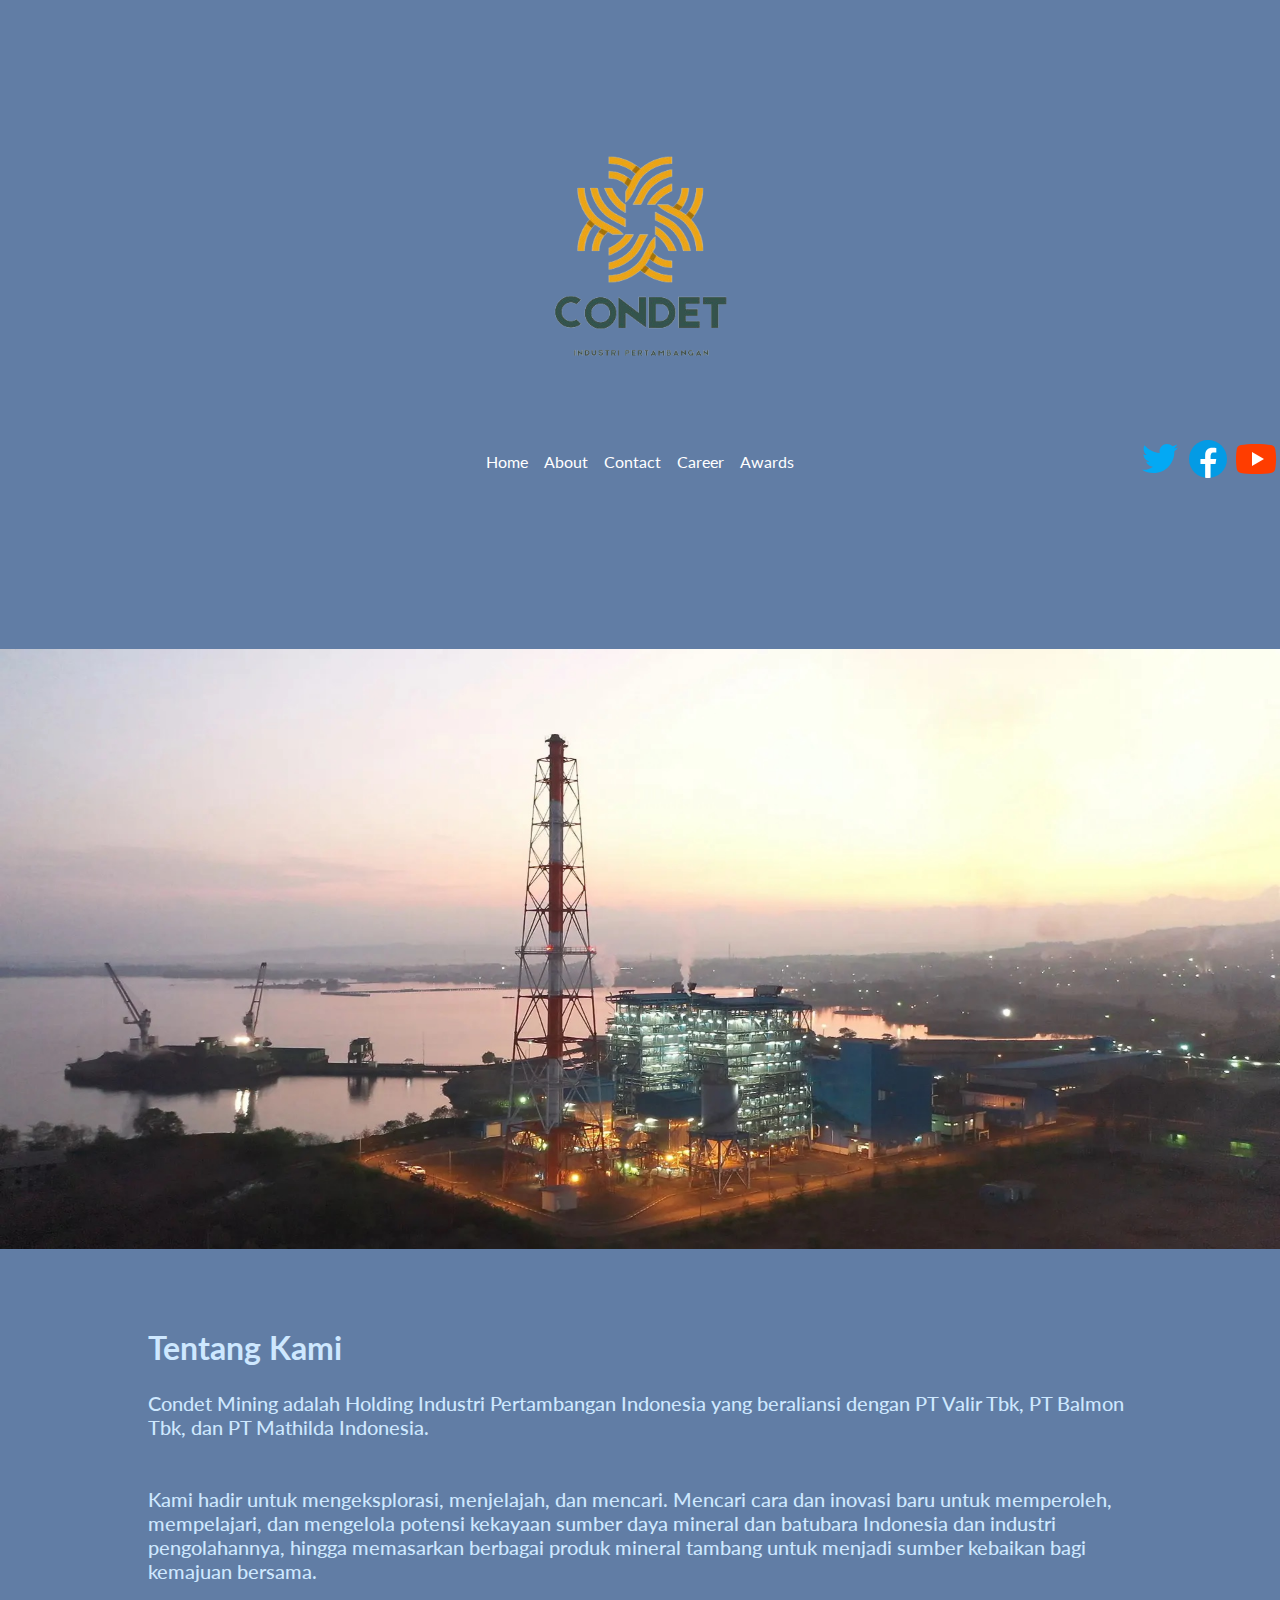
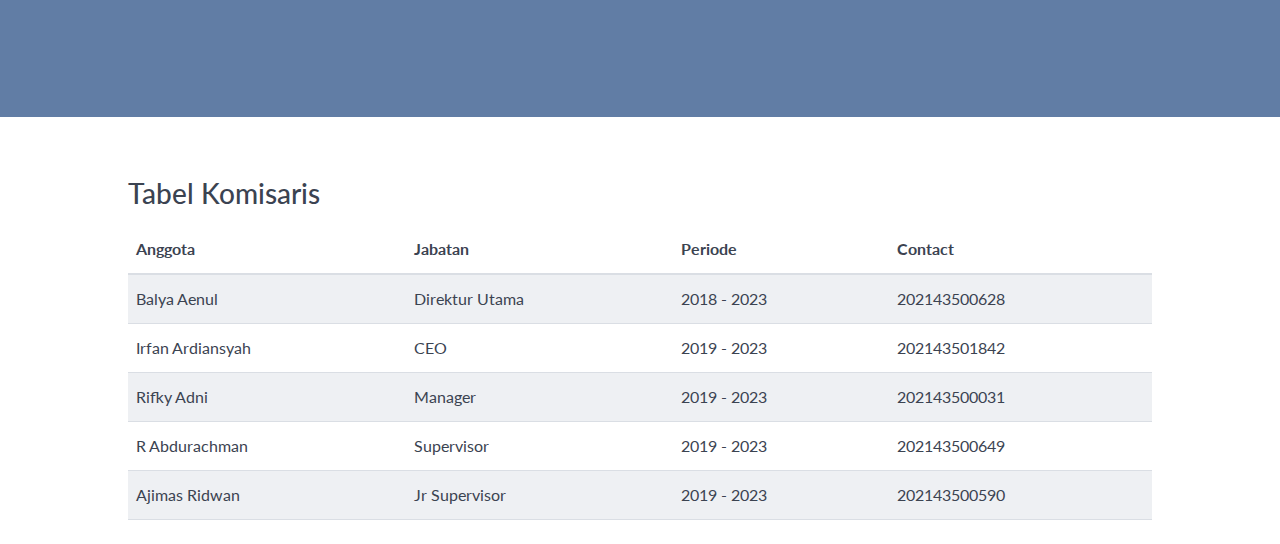
==== about.html @ 4646c5b1 "init" ====
<!DOCTYPE html>
<html lang="en">

<head>
  <meta charset="UTF-8">
  <meta name="viewport" content="width=device-width, initial-scale=1.0">
  <title>About</title>
  <link rel="stylesheet" href="css/spectre.min.css">
  <link rel="stylesheet" href="css/spectre-exp.min.css">
  <link rel="stylesheet" href="css/globals.css">
  <link rel="preconnect" href="https://fonts.googleapis.com">
  <link rel="preconnect" href="https://fonts.gstatic.com" crossorigin>
  <link href="https://fonts.googleapis.com/css2?family=Lato&display=swap" rel="stylesheet">
</head>

<body>
  <header class="hero page-header">
    <div class="flex-centered">
      <img src="./assets/logo 2.png" alt="">


    </div>


    <nav class="navbar">
      <div class="navbar-section"></div>
      <div class="navbar-center">

        <a class="text-light p-2" href="/"> Home </a>
        <a class="text-light p-2" href="/about.html">About</a>
        <a class="text-light p-2" href="/contact.html">Contact</a>
        <a class="text-light p-2" href="/career.html">Career</a>
        <a class="text-light p-2" href="/awards.html">Awards</a>

      </div>
      <div class="navbar-section">
        <span><img src="./assets/icons/twitter.svg" alt="" srcset=""></span>
        <span><img src="./assets/icons/facebook.svg" alt="" srcset=""></span>
        <span><img src="./assets/icons/youtube.svg" alt="" srcset=""></span>
      </div>
    </nav>
  </header>

  <header class="hero page-header text-about">
    <div class="flex-centered">
      <img src="./assets/about1.jpg" alt="" width="100%" height="600">
    </div>
    <div class="w-80 p-centered p-8 text-padding vertical-margin">
      <h2 class="text-bold">Tentang Kami</h2>
      <p>
      <h5>Condet Mining adalah Holding Industri Pertambangan Indonesia yang beraliansi dengan PT Valir Tbk, PT Balmon
        Tbk, dan PT Mathilda Indonesia.</h5>
      </p>
      <br>
      <h5>Kami hadir untuk mengeksplorasi, menjelajah, dan mencari. Mencari cara dan inovasi baru untuk memperoleh,
        mempelajari, dan mengelola potensi kekayaan sumber daya mineral dan batubara Indonesia dan industri
        pengolahannya, hingga memasarkan berbagai produk mineral tambang untuk menjadi sumber kebaikan bagi kemajuan
        bersama.</h5>
    </div>
  </header>
  </div>


  <div class="w-80 p-centered vertical-margin">
    <h3>
      Tabel Komisaris
    </h3>
  
    <table class="table">
      <thead>
        <tr>
          <th>Anggota</th>
          <th>Jabatan</th>
          <th>Periode</th>
          <th>Contact</th>
        </tr>
      </thead>
      <tbody>
        <tr class="active">
          <td>Balya Aenul</td>
          <td>Direktur Utama</td>
          <td>2018 - 2023</td>
          <td>202143500628</td>
        </tr>
      </tbody>
      <tbody>
        <tr class="inactive">
          <td>Irfan Ardiansyah</td>
          <td>CEO</td>
          <td>2019 - 2023</td>
          <td>202143501842</td>
        </tr>
      </tbody>
      <tbody>
        <tr class="active">
          <td>Rifky Adni</td>
          <td>Manager</td>
          <td>2019 - 2023</td>
          <td>202143500031</td>
        </tr>
      </tbody>
      <tbody>
        <tr class="inactive">
          <td>R Abdurachman</td>
          <td>Supervisor</td>
          <td>2019 - 2023</td>
          <td>202143500649</td>
        </tr>
      </tbody>
      <tbody>
        <tr class="active">
          <td>Ajimas Ridwan</td>
          <td>Jr Supervisor</td>
          <td>2019 - 2023</td>
          <td>202143500590</td>
        </tr>
      </tbody>
  
    </table>
  </div>


</body>

</html>
---- css/globals.css ----
* {
    font-family: "Lato", -apple-system, system-ui, BlinkMacSystemFont, "Segoe UI", Roboto, "Helvetica Neue", sans-serif;
}

.main-hero-img {
    background: url('../assets/hero-bg.webp') no-repeat fixed center ;
    height: 300px;
}

.carousel-box {
    width: auto;
    height: 300px;
}

.w-full {
    width: 100%;
}

.w-80 {
    width: 80%;

}

.kontek {
    display: flex;
    margin-top: 20px;
}

.kontek h2 {
    font-weight: bold;
    margin-bottom: 10px;
}

.kontek span {
    font-family: sans-serif;
    
}

.kontek iframe{
    margin-top: 10px;
    width: 70%;
    height: 70%;
}
/* Style untuk kontainer utama */
.contact-container {
    text-align: left;
    margin-left: 20px;
}

/* Style untuk judul halaman */
.contact-container h1 {
    font-size: 34px;
    margin-bottom: 10px;
}

/* Style untuk teks deskripsi */
.contact-container p {
    margin-bottom: 20px;
}

/* Style untuk formulir kontak */
.contact-form {
    max-width: 400px;
    margin: 0 auto;
}

/* Style untuk grup elemen dalam formulir */
.form-group {
    margin-bottom: 15px;
}

/* Style untuk label form */
.form-group label {
    display: block;
    margin-bottom: 5px;
}

/* Style untuk input dan textarea dalam form */
.contact-form input[type="text"],
.contact-form input[type="email"],
.contact-form textarea {
    width: 150%;
    padding: 10px;
    border: 1px solid #ccc;
    border-radius: 5px;
}

/* Style untuk tombol Kirim */
.contact-form button[type="submit"] {
    background-color: #007bff;
    color: #fff;
    padding: 10px 20px;
    border: none;
    cursor: pointer;
    border-radius: 5px;
}

/* Style hover untuk tombol Kirim */
.contact-form button[type="submit"]:hover {
    background-color: #0056b3;
}

.carousel-item-position {
    left: 10%;
    top: 40%;
    width: 38%;
    color: #fff;
}

.page-header {
    background-color: rgb(97 125 165);
}

.p-8 {
    padding: 1rem;
}

.vertical-margin {
    margin-top: 3rem;
    margin-bottom: 1.2rem;
}


.text-about {
    color: #cee8ff;
}
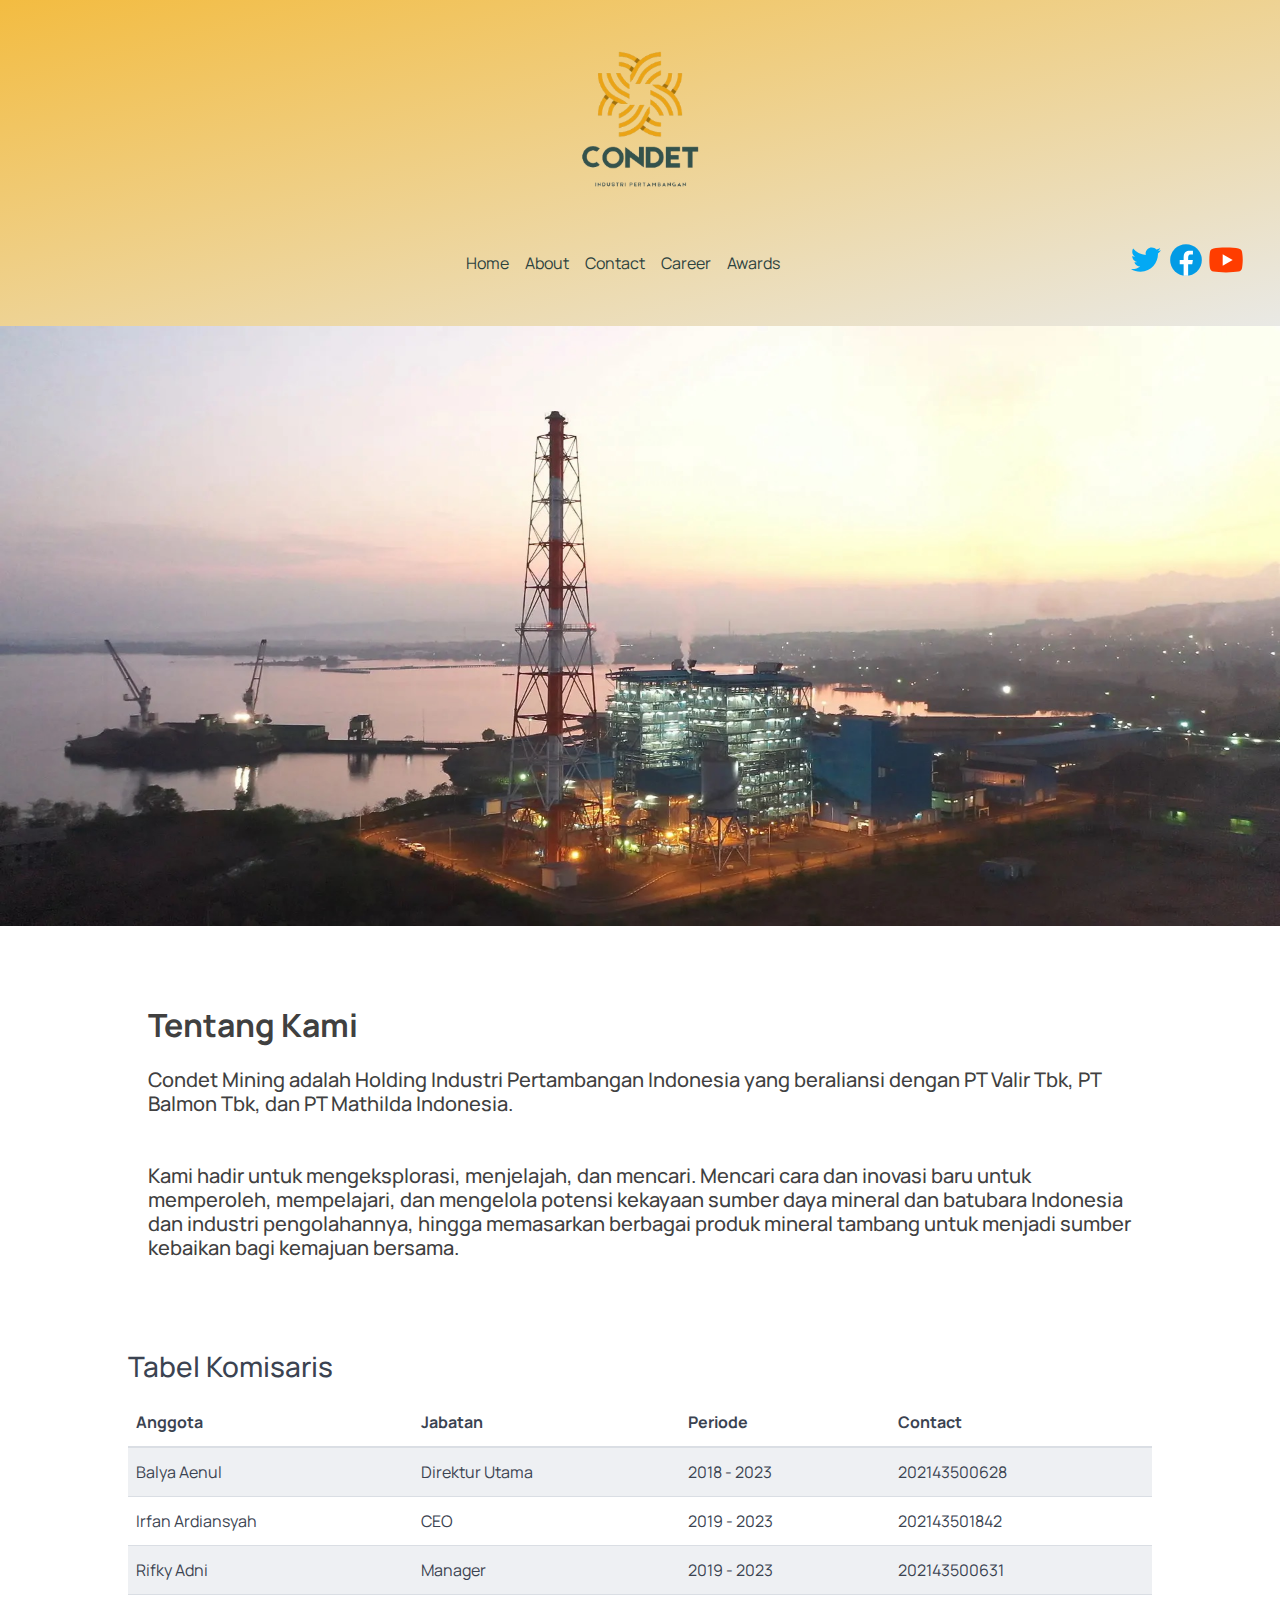
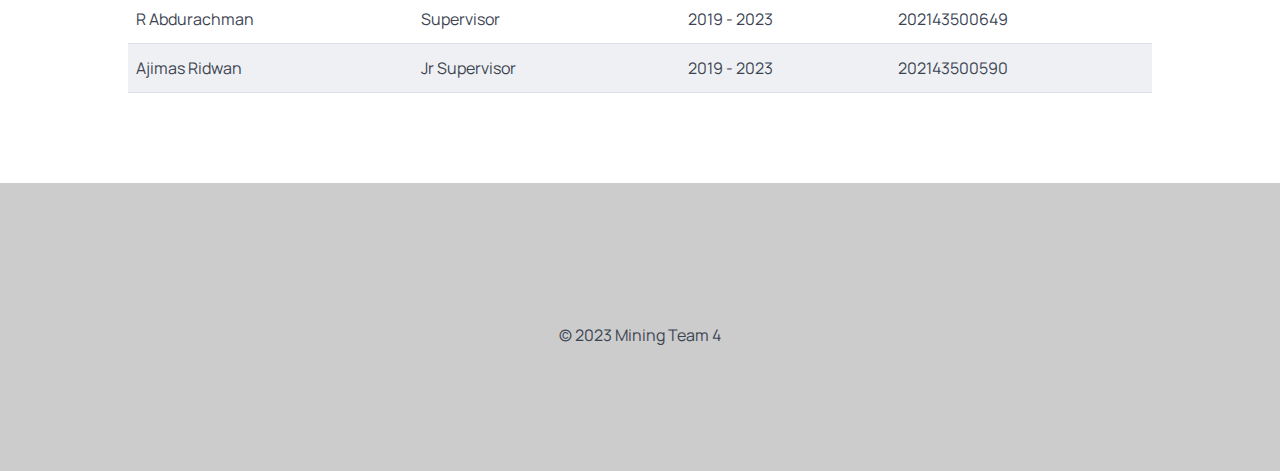
==== commit 6508c053: "modify" ====
--- a/about.html
+++ b/about.html
@@ -8,17 +8,12 @@
   <link rel="stylesheet" href="css/spectre.min.css">
   <link rel="stylesheet" href="css/spectre-exp.min.css">
   <link rel="stylesheet" href="css/globals.css">
-  <link rel="preconnect" href="https://fonts.googleapis.com">
-  <link rel="preconnect" href="https://fonts.gstatic.com" crossorigin>
-  <link href="https://fonts.googleapis.com/css2?family=Lato&display=swap" rel="stylesheet">
 </head>
 
 <body>
-  <header class="hero page-header">
+  <header class="page-header">
     <div class="flex-centered">
-      <img src="./assets/logo 2.png" alt="">
-
-
+      <img class="logo-main" src="./assets/logo 2.png" alt="">
     </div>
 
 
@@ -26,14 +21,13 @@
       <div class="navbar-section"></div>
       <div class="navbar-center">
 
-        <a class="text-light p-2" href="/"> Home </a>
-        <a class="text-light p-2" href="/about.html">About</a>
-        <a class="text-light p-2" href="/contact.html">Contact</a>
-        <a class="text-light p-2" href="/career.html">Career</a>
-        <a class="text-light p-2" href="/awards.html">Awards</a>
-
+        <a class="p-2" href="/">Home</a>
+        <a class="p-2" href="/about.html">About</a>
+        <a class="p-2" href="/contact.html">Contact</a>
+        <a class="p-2" href="/career.html">Career</a>
+        <a class="p-2" href="/awards.html">Awards</a>
       </div>
-      <div class="navbar-section">
+      <div class="navbar-section sosmed">
         <span><img src="./assets/icons/twitter.svg" alt="" srcset=""></span>
         <span><img src="./assets/icons/facebook.svg" alt="" srcset=""></span>
         <span><img src="./assets/icons/youtube.svg" alt="" srcset=""></span>
@@ -41,7 +35,7 @@
     </nav>
   </header>
 
-  <header class="hero page-header text-about">
+  <header class="text-about">
     <div class="flex-centered">
       <img src="./assets/about1.jpg" alt="" width="100%" height="600">
     </div>
@@ -96,7 +90,7 @@
           <td>Rifky Adni</td>
           <td>Manager</td>
           <td>2019 - 2023</td>
-          <td>202143500031</td>
+          <td>202143500631</td>
         </tr>
       </tbody>
       <tbody>
@@ -121,5 +115,10 @@
 
 
 </body>
+<footer>
+  <div class="footer-content">
+    <p>&copy; 2023 Mining Team 4</p>
 
+  </div>
+</footer>
 </html>--- a/css/globals.css
+++ b/css/globals.css
@@ -1,6 +1,8 @@
+
+@import url('https://fonts.googleapis.com/css2?family=Manrope&display=swap');
 
 * {
-    font-family: "Lato", -apple-system, system-ui, BlinkMacSystemFont, "Segoe UI", Roboto, "Helvetica Neue", sans-serif;
+    font-family: 'Manrope', sans-serif;
 }
 
 .main-hero-img {
@@ -20,6 +22,10 @@
 .w-80 {
     width: 80%;
 
+}
+
+.w-60 {
+    width: 60%;
 }
 
 .kontek {
@@ -109,7 +115,9 @@
 }
 
 .page-header {
-    background-color: rgb(97 125 165);
+    background: linear-gradient(to bottom right, #f3bc41, #e9e9e5);
+    backdrop-filter: blur(10px);
+    padding-bottom: 2rem;
 }
 
 .p-8 {
@@ -123,5 +131,110 @@
 
 
 .text-about {
-    color: #cee8ff;
+    color: #404040;
+}
+
+.logo-main {
+    height: 240px;
+}
+
+.sosmed {
+    margin-right: 34px;
+}
+
+.sosmed img {
+    width: 2rem;
+}
+
+.hero-banner {
+    display: flex;
+    flex-direction: column;
+  align-items: center;
+  justify-content: center;
+  /* height: 60vh; */
+  position: relative;
+  height: 500px;
+  width: 100%;
+  overflow: hidden;
+  
+
+}
+
+.hero-banner-text {
+    display: flex;
+    flex-direction: column;
+  align-items: center;
+  justify-content: center;
+  color: #cac4b9;
+  height: 100%;
+
+}
+
+.navbar a {
+    color: #2c423e;
+}
+
+.bg-blur {
+    background-color: rgba(0, 0, 0, 0.156); /* Adjust the color and opacity as needed */
+  backdrop-filter: blur(2px);
+}
+
+.video-home {
+    height: 70vh;
+    object-fit: cover;
+}
+
+footer {
+    padding: 5rem;
+    background: #ccc;
+    text-align: center;
+    margin-top: 10vh;
+}
+
+
+  
+  .footer-content {
+    max-width: 800px;
+    padding-top: 2rem;
+    margin: 0 auto;
+  }
+
+
+  .job-board {
+    max-width: 800px;
+    margin: 0 auto;
+    padding: 20px;
+    background-color: #f9f9f9;
+    border-radius: 10px;
+    box-shadow: 0 0 10px rgba(0,0,0,0.1);
+}
+
+.job {
+    margin-bottom: 20px;
+    padding: 10px;
+    background-color: #fff;
+    border: 1px solid #ccc;
+    border-radius: 5px;
+}
+
+.job h2 {
+    margin-bottom: 10px;
+}
+
+.job p {
+    margin-bottom: 5px;
+}
+
+.job .apply-button {
+    display: inline-block;
+    padding: 8px 16px;
+    background-color: #007bff;
+    color: #fff;
+    text-decoration: none;
+    border-radius: 4px;
+    transition: background-color 0.3s;
+}
+
+.job .apply-button:hover {
+    background-color: #0056b3;
 }